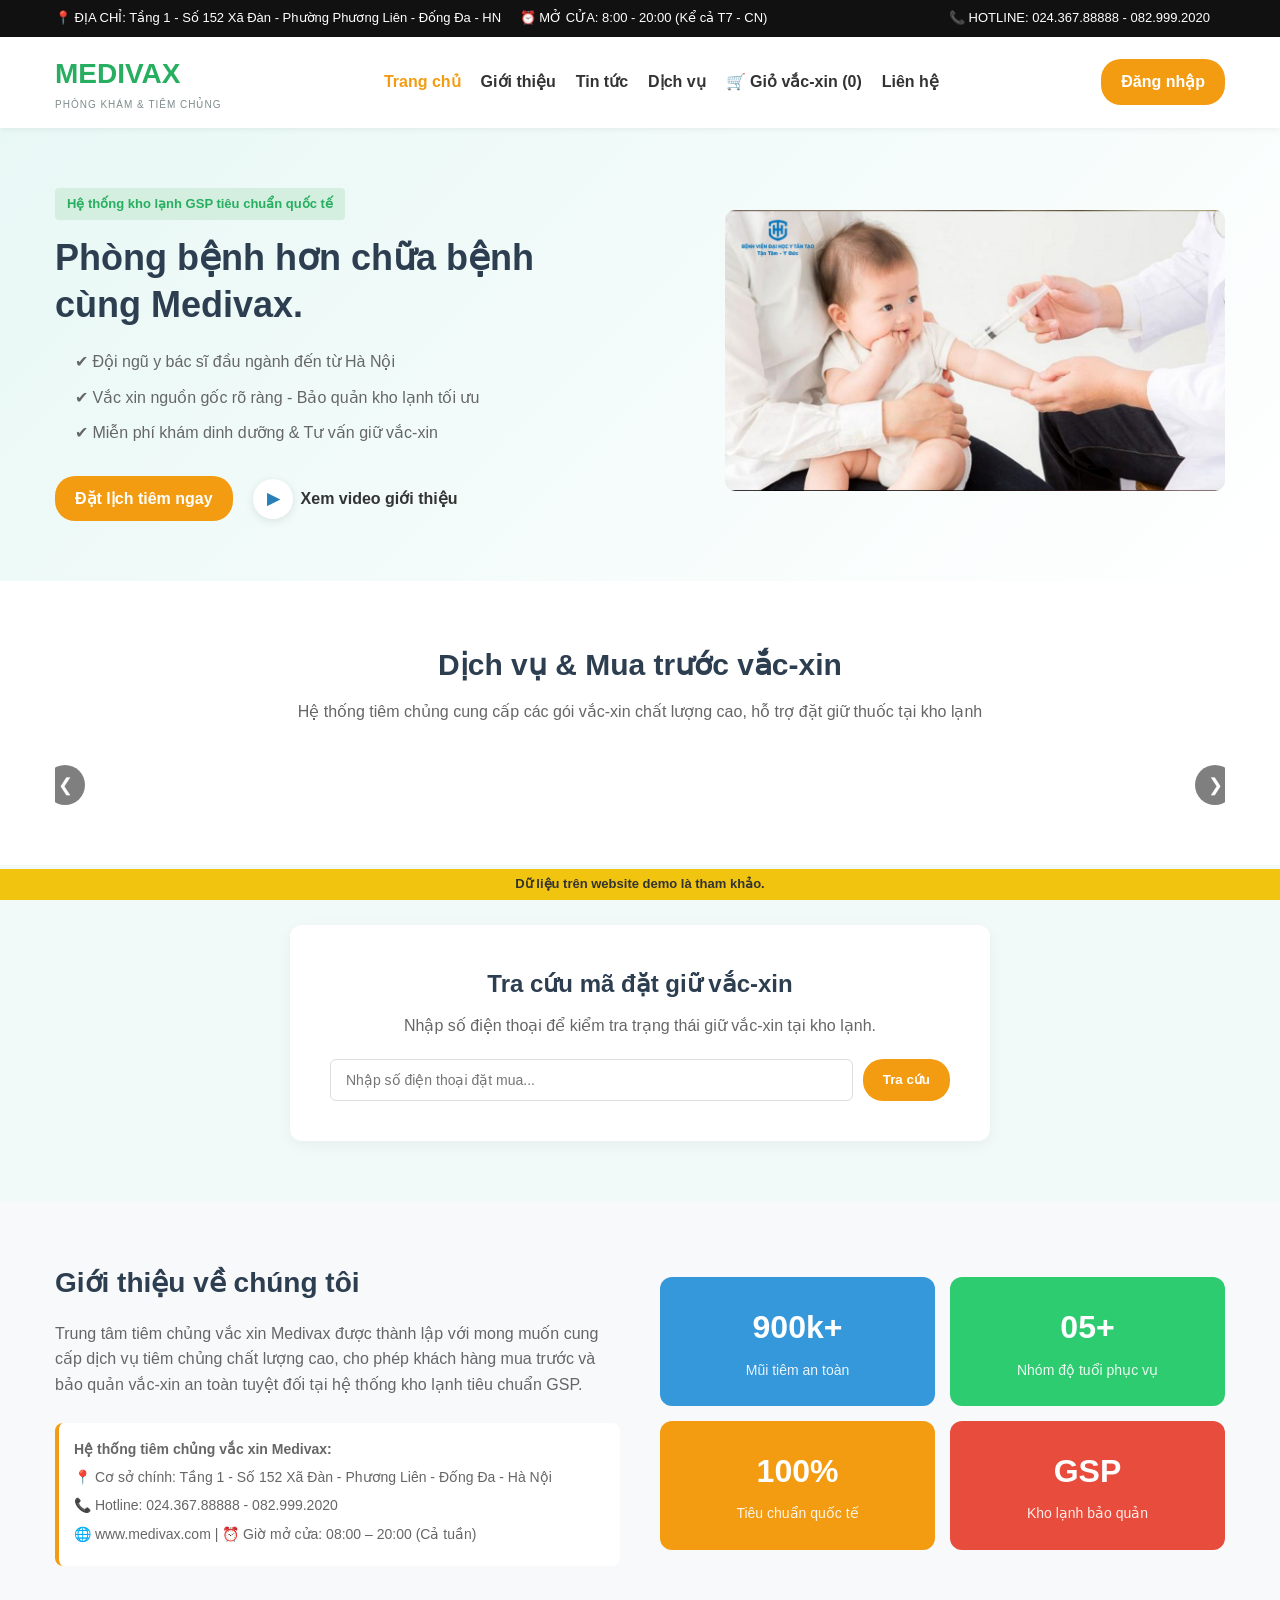
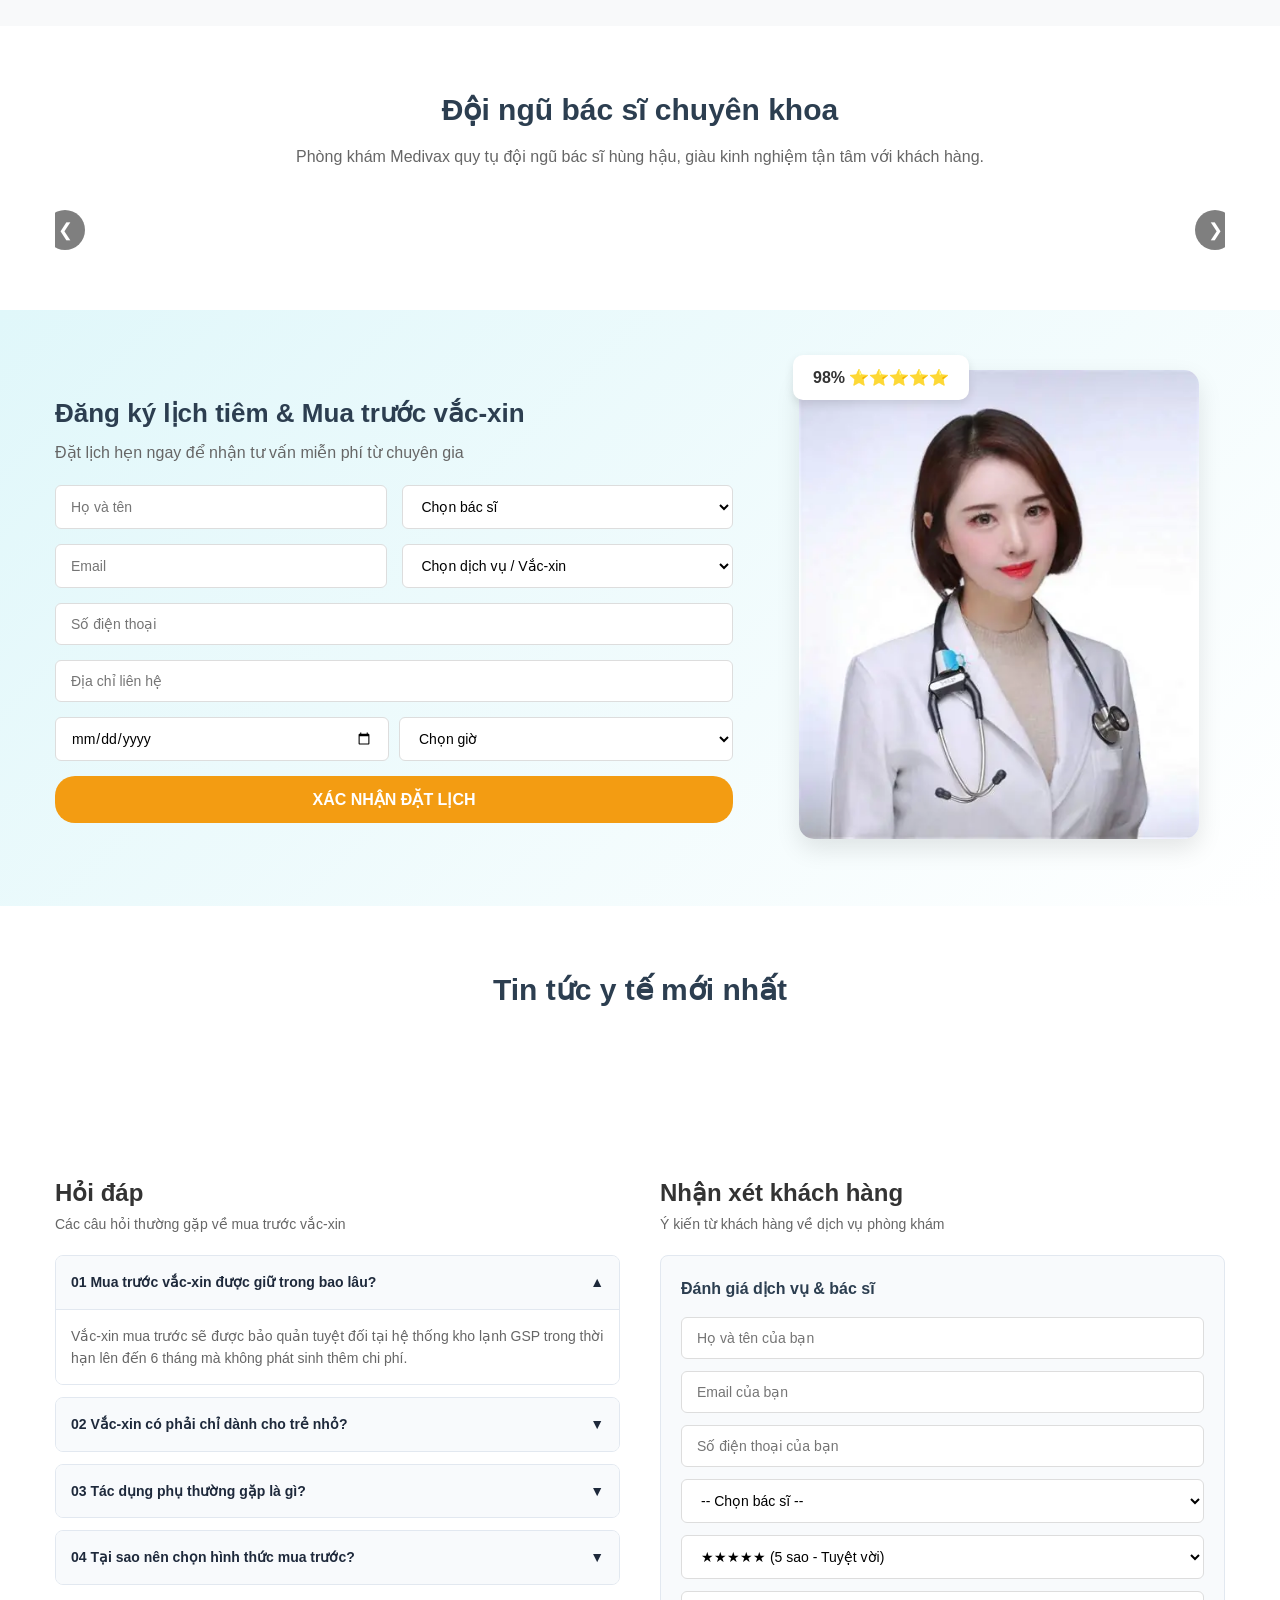
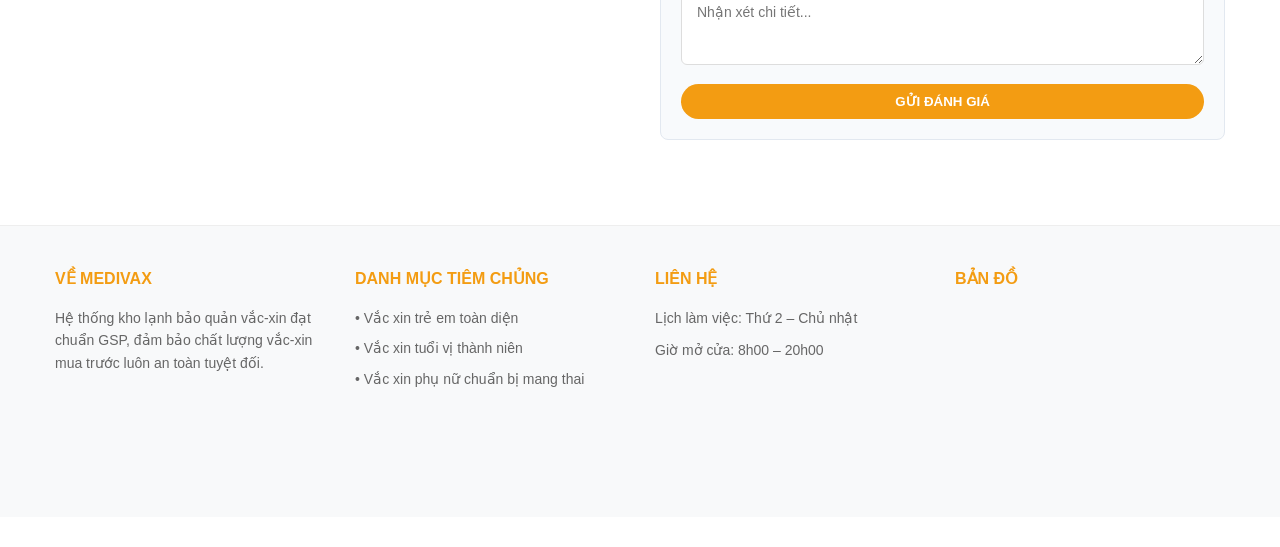
==== index.html @ 127a318f "Add files via upload" ====
<!DOCTYPE html>
<html lang="vi">
<head>
  <meta charset="UTF-8">
  <meta name="viewport" content="width=device-width, initial-scale=1.0">
  <title>Trang chủ - Phòng Khám & Tiêm Chủng Medivax</title>
  <link rel="stylesheet" href="CSS/index.css?v=6">
</head>
<body>

  <div class="top-bar">
    <div class="container">
      <div class="top-bar-info">
        <span>📍 ĐỊA CHỈ: Tầng 1 - Số 152 Xã Đàn - Phường Phương Liên - Đống Đa - HN</span>
        <span>⏰ MỞ CỬA: 8:00 - 20:00 (Kể cả T7 - CN)</span>
      </div>
      <div class="top-bar-contact">
        <span>📞 HOTLINE: 024.367.88888 - 082.999.2020</span>
      </div>
    </div>
  </div>

  <header class="main-header">
    <div class="container">
      <div class="logo">
        <h1>MEDIVAX</h1>
        <span>PHÒNG KHÁM & TIÊM CHỦNG</span>
      </div>
      <nav class="nav-menu">
        <ul>
          <li><a href="index.html" class="active">Trang chủ</a></li>
          <li><a href="gioithieu.html">Giới thiệu</a></li>
          <li><a href="tintuc.html">Tin tức</a></li>
          <li><a href="dich-vu.html">Dịch vụ</a></li>
          <li><a href="cart.html" class="cart-link">🛒 Giỏ vắc-xin (<span id="cart-count">0</span>)</a></li>
          <li><a href="lien-he.html">Liên hệ</a></li>
        </ul>
      </nav>
      <div class="nav-auth">
        <a href="login.html" id="btn-login-header" class="btn-primary">Đăng nhập</a>
        <span id="header-user-name" style="font-weight:bold; display:none;"></span>
        <button id="btn-logout-header" class="btn-logout" style="display:none; cursor:pointer;">Đăng xuất</button>
      </div>
    </div>
  </header>

  <section class="hero">
    <div class="container">
      <div class="hero-content">
        <span class="hero-badge">Hệ thống kho lạnh GSP tiêu chuẩn quốc tế</span>
        <h2>Phòng bệnh hơn chữa bệnh cùng Medivax.</h2>
        <ul>
          <li>✔ Đội ngũ y bác sĩ đầu ngành đến từ Hà Nội</li>
          <li>✔ Vắc xin nguồn gốc rõ ràng - Bảo quản kho lạnh tối ưu</li>
          <li>✔ Miễn phí khám dinh dưỡng & Tư vấn giữ vắc-xin</li>
        </ul>
        <div class="hero-buttons">
          <a href="#booking" class="btn-primary">Đặt lịch tiêm ngay</a>
          <a href="javascript:void(0);" id="btnOpenVideo" class="btn-play">
            <span class="play-icon">▶</span>
            Xem video giới thiệu
          </a>
        </div>
      </div>
      <div class="hero-image">
        <img src="IMAGE/anh1.png" alt="Medivax Vaccine">
      </div>
    </div>
  </section>

  <section class="services">
    <div class="container">
      <div class="section-title">
        <h2>Dịch vụ & Mua trước vắc-xin</h2>
        <p>Hệ thống tiêm chủng cung cấp các gói vắc-xin chất lượng cao, hỗ trợ đặt giữ thuốc tại kho lạnh</p>
      </div>
      
      <div class="services-slider-container">
        <button class="slider-btn slider-btn-prev" onclick="moveSlide(-1)">&#10094;</button>
        <div class="services-slider-wrapper" id="home-services-slider">
        </div>
        <button class="slider-btn slider-btn-next" onclick="moveSlide(1)">&#10095;</button>
      </div>
    </div>
  </section>

 
  <section class="lookup-section">
    <div class="container lookup-box">
      <h2>Tra cứu mã đặt giữ vắc-xin</h2>
      <p>Nhập số điện thoại để kiểm tra trạng thái giữ vắc-xin tại kho lạnh.</p>
      <div class="lookup-input-group">
        <input type="text" id="lookup-input" class="form-control" placeholder="Nhập số điện thoại đặt mua...">
        <button type="button" onclick="lookupVaccineOrder()" class="btn-primary">Tra cứu</button>
      </div>
      <div id="lookup-result"></div>
    </div>
  </section>

  
  <section class="about-section">
    <div class="container">
      <div class="about-grid">
        <div class="about-info">
          <h2>Giới thiệu về chúng tôi</h2>
          <p>Trung tâm tiêm chủng vắc xin Medivax được thành lập với mong muốn cung cấp dịch vụ tiêm chủng chất lượng cao, cho phép khách hàng mua trước và bảo quản vắc-xin an toàn tuyệt đối tại hệ thống kho lạnh tiêu chuẩn GSP.</p>
          <div class="branches-info">
            <p><strong>Hệ thống tiêm chủng vắc xin Medivax:</strong></p>
            <p>📍 Cơ sở chính: Tầng 1 - Số 152 Xã Đàn - Phương Liên - Đống Đa - Hà Nội</p>
            <p>📞 Hotline: 024.367.88888 - 082.999.2020</p>
            <p>🌐 www.medivax.com | ⏰ Giờ mở cửa: 08:00 – 20:00 (Cả tuần)</p>
          </div>
        </div>
        <div class="stats-grid">
          <div class="stat-box blue">
            <h3>900k+</h3>
            <p>Mũi tiêm an toàn</p>
          </div>
          <div class="stat-box green">
            <h3>05+</h3>
            <p>Nhóm độ tuổi phục vụ</p>
          </div>
          <div class="stat-box orange">
            <h3>100%</h3>
            <p>Tiêu chuẩn quốc tế</p>
          </div>
          <div class="stat-box red">
            <h3>GSP</h3>
            <p>Kho lạnh bảo quản</p>
          </div>
        </div>
      </div>
    </div>
  </section>

  <section class="doctors">
    <div class="container">
      <div class="section-title">
        <h2>Đội ngũ bác sĩ chuyên khoa</h2>
        <p>Phòng khám Medivax quy tụ đội ngũ bác sĩ hùng hậu, giàu kinh nghiệm tận tâm với khách hàng.</p>
      </div>
      
      <div class="doctors-slider-container" style="position: relative; display: flex; align-items: center; overflow: hidden; padding: 20px 0;">
        <button class="slider-btn slider-btn-prev" onclick="moveDoctorSlide(-1)">&#10094;</button>
        <div class="doctors-slider-wrapper" id="doctors-grid-container" style="display: flex; transition: transform 0.4s ease-in-out; width: 100%; gap: 20px; align-items: stretch;">
        </div>
        <button class="slider-btn slider-btn-next" onclick="moveDoctorSlide(1)">&#10095;</button>
      </div>
    </div>
  </section>

  <section class="booking-section" id="booking">
    <div class="container">
      <div class="booking-wrapper">
        <div class="booking-form">
          <h2>Đăng ký lịch tiêm & Mua trước vắc-xin</h2>
          <p>Đặt lịch hẹn ngay để nhận tư vấn miễn phí từ chuyên gia</p>
          <form class="form-grid" id="booking-form" style="display: grid; grid-template-columns: 1fr 1fr; gap: 15px;">
            <input type="text" id="book-name" class="form-control" placeholder="Họ và tên" required>
            <select id="book-doctor" class="form-control" required>
              <option value="">Chọn bác sĩ</option>
            </select>
            <input type="email" id="book-email" class="form-control" placeholder="Email" required>
            <select id="book-service" class="form-control" required>
              <option value="">Chọn dịch vụ / Vắc-xin</option>
            </select>
            <input type="tel" id="book-phone" class="form-control" placeholder="Số điện thoại" required style="grid-column: span 2;">
            <input type="text" id="book-address" class="form-control" placeholder="Địa chỉ liên hệ" required style="grid-column: span 2;">
            <div class="form-row-group" style="grid-column: span 2; display: flex; gap: 10px;">
              <input type="date" id="book-date" class="form-control" required style="flex: 1;">
              <select id="book-time" class="form-control" required style="flex: 1;">
                <option value="">Chọn giờ</option>
              </select>
            </div>
            <button type="submit" class="btn-primary" style="grid-column: span 2; width: 100%;">XÁC NHẬN ĐẶT LỊCH</button>
          </form>
        </div>
        <div class="booking-image">
          <div class="rating-badge">98% ⭐⭐⭐⭐⭐</div>
          <img src="IMAGE/tu van.webp" alt="Bác sĩ tư vấn">
        </div>
      </div>
    </div>
  </section>

  <section class="news">
    <div class="container">
      <div class="section-title">
        <h2>Tin tức y tế mới nhất</h2>
      </div>
      <div class="news-grid" id="news-grid-container"></div>
    </div>
  </section>

  <section class="faq-reviews">
    <div class="container">
      <div class="faq-reviews-grid">
        <div class="faq">
          <h2>Hỏi đáp</h2>
          <p class="section-desc">Các câu hỏi thường gặp về mua trước vắc-xin</p>
          
          <div class="faq-item active">
            <div class="faq-header">01 Mua trước vắc-xin được giữ trong bao lâu? <span>▲</span></div>
            <div class="faq-body" style="display: block;">
              Vắc-xin mua trước sẽ được bảo quản tuyệt đối tại hệ thống kho lạnh GSP trong thời hạn lên đến 6 tháng mà không phát sinh thêm chi phí.
            </div>
          </div>

          <div class="faq-item">
            <div class="faq-header">02 Vắc-xin có phải chỉ dành cho trẻ nhỏ? <span>▼</span></div>
            <div class="faq-body" style="display: none;">
              Không, trung tâm có đầy đủ các gói vắc-xin cho cả người lớn, phụ nữ chuẩn bị mang thai và vị thành niên.
            </div>
          </div>

          <div class="faq-item">
            <div class="faq-header">03 Tác dụng phụ thường gặp là gì? <span>▼</span></div>
            <div class="faq-body" style="display: none;">
              Tác dụng phụ thường gặp là đau nhẹ tại chỗ tiêm, sốt nhẹ thoáng qua và sẽ tự khỏi sau 1-2 ngày.
            </div>
          </div>

          <div class="faq-item">
            <div class="faq-header">04 Tại sao nên chọn hình thức mua trước? <span>▼</span></div>
            <div class="faq-body" style="display: none;">
              Mua trước giúp bạn khóa giá niêm yết, tránh tình trạng khan hiếm thuốc và đảm bảo lịch tiêm đúng hạn.
            </div>
          </div>
        </div>

        <div class="reviews">
          <h2>Nhận xét khách hàng</h2>
          <p class="section-desc">Ý kiến từ khách hàng về dịch vụ phòng khám</p>
          
          <div class="review-form-box">
            <h3>Đánh giá dịch vụ & bác sĩ</h3>
            <form id="submit-review-form">
              <input type="text" id="review-name" class="form-control" placeholder="Họ và tên của bạn" required>
              <input type="email" id="review-email" class="form-control" placeholder="Email của bạn" required>
              <input type="tel" id="review-phone" class="form-control" placeholder="Số điện thoại của bạn" required>
              <select id="review-doctor-id" class="form-control" required>
                <option value="">-- Chọn bác sĩ --</option>
              </select>
              <select id="review-stars" class="form-control" required>
                <option value="5">★★★★★ (5 sao - Tuyệt vời)</option>
                <option value="4">★★★★☆ (4 sao - Hài lòng)</option>
                <option value="3">★★★☆☆ (3 sao - Tạm ổn)</option>
              </select>
              <textarea id="review-content" class="form-control" placeholder="Nhận xét chi tiết..." rows="3" required></textarea>
              <button type="submit" class="btn-primary" style="width:100%;">GỬI ĐÁNH GIÁ</button>
            </form>
          </div>

          <div id="home-reviews-container"></div>
        </div>
      </div>
    </div>
  </section>

  <footer>
    <div class="container">
      <div class="footer-grid">
        <div class="footer-col">
          <h4>VỀ MEDIVAX</h4>
          <p>Hệ thống kho lạnh bảo quản vắc-xin đạt chuẩn GSP, đảm bảo chất lượng vắc-xin mua trước luôn an toàn tuyệt đối.</p>
        </div>
        <div class="footer-col">
          <h4>DANH MỤC TIÊM CHỦNG</h4>
          <ul>
            <li>• Vắc xin trẻ em toàn diện</li>
            <li>• Vắc xin tuổi vị thành niên</li>
            <li>• Vắc xin phụ nữ chuẩn bị mang thai</li>
          </ul>
        </div>
        <div class="footer-col">
          <h4>LIÊN HỆ</h4>
          <p>Lịch làm việc: Thứ 2 – Chủ nhật</p>
          <p>Giờ mở cửa: 8h00 – 20h00</p>
        </div>
        <div class="footer-col">
          <h4>BẢN ĐỒ</h4>
          <div class="map-wrapper">
            <iframe 
              src="https://www.google.com/maps/embed?pb=!1m18!1m12!1m3!1d3724.321!2d105.836!3d21.011!2m3!1f0!2f0!3f0!3m2!1i1024!2i768!4f13.1!3m3!1m2!1s0x0%3A0x0!2zWsOh DcGFuLCIMSQ4buRbmcgxJBhLCBIw6AgTuG7mWk!5e0!3m2!1svi!2s!4v1700000000000!5m2!1svi!2s" 
              width="100%" height="100%" style="border:0;" allowfullscreen="" loading="lazy">
            </iframe>
          </div>
        </div>
      </div>
    </div>
  </footer>

  <div class="bottom-notice">
    Dữ liệu trên website demo là tham khảo.
  </div>

  <div id="videoModal" style="display:none; position:fixed; z-index:9999; left:0; top:0; width:100%; height:100%; background-color:rgba(0,0,0,0.8); align-items:center; justify-content:center;">
    <div style="position:relative; width:90%; max-width:750px;">
      <span id="closeVideoModal" style="position:absolute; top:-40px; right:0; color:#fff; font-size:35px; font-weight:bold; cursor:pointer;">&times;</span>
      <div style="position:relative; padding-bottom:56.25%; height:0; overflow:hidden; background:#000; border-radius:8px;">
        <iframe id="youtubeIframe" style="position:absolute; top:0; left:0; width:100%; height:100%; border:0;" src="" allow="autoplay; encrypted-media" allowfullscreen></iframe>
      </div>
    </div>
  </div>

  <script>
    let currentSlideIndex = 0;
    let currentDoctorSlideIndex = 0;

    document.addEventListener("DOMContentLoaded", async () => {
      updateCartCount();
      checkUserLoginStatus();
      autoFillUserData();

      const btnOpenVideo = document.getElementById('btnOpenVideo');
      const videoModal = document.getElementById('videoModal');
      const closeVideoModal = document.getElementById('closeVideoModal');
      const youtubeIframe = document.getElementById('youtubeIframe');

      if (btnOpenVideo && videoModal) {
        btnOpenVideo.addEventListener('click', (e) => {
          e.preventDefault();
          youtubeIframe.src = "https://www.youtube.com/embed/hmRbYLBqjyw?autoplay=1";
          videoModal.style.display = "flex";
        });
      }

      if (closeVideoModal && videoModal) {
        closeVideoModal.addEventListener('click', () => {
          videoModal.style.display = "none";
          youtubeIframe.src = "";
        });

        window.addEventListener('click', (e) => {
          if (e.target === videoModal) {
            videoModal.style.display = "none";
            youtubeIframe.src = "";
          }
        });
      }

      
      const sliderWrapper = document.getElementById('home-services-slider');
      if (sliderWrapper) {
        let services = [];
        try {
          const response = await fetch('api.php?action=get_all_services');
          if (response.ok) {
            services = await response.json();
          }
        } catch (error) {
          console.error("Không thể kết nối API dịch vụ:", error);
        }

        if (Array.isArray(services) && services.length > 0) {
          sliderWrapper.innerHTML = services.map(s => {
            const newPrice = Number(s.gia || 0);
            const oldPrice = Number(s.gia_cu || 0);
            const formattedNewPrice = newPrice.toLocaleString('vi-VN') + ' đ';
            const displayOldPrice = (oldPrice > newPrice) ? `<span class="price-old">${oldPrice.toLocaleString('vi-VN')} đ</span>` : '';
            const safeName = (s.ten_dich_vu || '').replace(/'/g, "\\'").replace(/"/g, '&quot;');

            return `
              <div class="service-slide-item" onclick="viewServiceDetail(${s.id || 0})">
                <img src="${s.hinh_anh || 'IMAGE/anh2.jpg'}" alt="${safeName}">
                <div class="service-slide-content">
                  <h3>${s.ten_dich_vu}</h3>
                  <div class="service-age"><strong>Đối tượng:</strong> ${s.do_tuoi || 'Mọi độ tuổi'}</div>
                  <div class="price-box">
                    <span class="price-new">${formattedNewPrice}</span>
                    ${displayOldPrice}
                  </div>
                  <p class="service-desc">${s.mo_ta || ''}</p>
                  <div class="card-action-buttons">
                    <a href="javascript:void(0);" onclick="event.stopPropagation(); viewServiceDetail(${s.id || 0});" class="btn-detail">Xem chi tiết</a>
                    <a href="javascript:void(0);" onclick="event.stopPropagation(); addToVaccineCart(${s.id}, '${safeName}', ${newPrice})" class="btn-buy">Mua giữ thuốc</a>
                  </div>
                </div>
              </div>
            `;
          }).join('');
        }
      }

      const doctorsContainer = document.getElementById('doctors-grid-container');
      const bookingDoctorSelect = document.getElementById('book-doctor');
      const reviewDoctorSelect = document.getElementById('review-doctor-id');
      let doctorsMap = {}; 

      try {
        const res = await fetch('api.php?action=get_all_doctors');
        if (res.ok) {
          const doctors = await res.json();
          if (Array.isArray(doctors) && doctors.length > 0) {
            doctors.forEach(doc => {
              doctorsMap[doc.id] = `${doc.name} (${doc.specialty || 'Bác sĩ'})`;
            });

            if (doctorsContainer) {
              doctorsContainer.innerHTML = doctors.map(doc => `
                <div class="doctor-card" style="min-width: calc(33.333% - 14px); flex: 0 0 calc(33.333% - 14px); box-sizing: border-box;">
                  <img src="${doc.image || 'IMAGE/anh1.png'}" alt="${doc.name}" style="cursor: pointer;" onclick="window.location.href='doctor-detail.html?id=${doc.id}'">
                  <h3 style="cursor: pointer;" onclick="window.location.href='doctor-detail.html?id=${doc.id}'">${doc.name}</h3>
                  <p>${doc.specialty || 'Bác sĩ chuyên khoa'}</p>
                  <a href="#booking" class="btn-primary">Đặt lịch khám</a>
                </div>
              `).join('');
            }

            if (bookingDoctorSelect) {
              bookingDoctorSelect.innerHTML = '<option value="">Chọn bác sĩ</option>' + 
                doctors.map(doc => `<option value="${doc.id}">${doc.name} (${doc.specialty || 'Bác sĩ'})</option>`).join('');
            }

            if (reviewDoctorSelect) {
              reviewDoctorSelect.innerHTML = '<option value="">-- Chọn bác sĩ --</option>' + 
                doctors.map(doc => `<option value="${doc.id}">${doc.name} (${doc.specialty || 'Bác sĩ'})</option>`).join('');
            }
          }
        }
      } catch (e) {
        console.error("Lỗi tải danh sách bác sĩ:", e);
      }

      const bookingServiceSelect = document.getElementById('book-service');
      if (bookingServiceSelect) {
        try {
          const res = await fetch('api.php?action=get_all_services');
          if (res.ok) {
            const servs = await res.json();
            if (Array.isArray(servs) && servs.length > 0) {
              bookingServiceSelect.innerHTML = '<option value="">Chọn dịch vụ / Vắc-xin</option>' + 
                servs.map(s => `<option value="${s.id}" data-name="${s.ten_dich_vu}">${s.ten_dich_vu} (${Number(s.gia || 0).toLocaleString('vi-VN')} đ)</option>`).join('');
            }
          }
        } catch (e) {
          console.error("Lỗi tải dịch vụ cho form đặt lịch:", e);
        }
      }

      const bookingTimeSelect = document.getElementById('book-time');
      if (bookingTimeSelect) {
        const times = ["08:00 - 09:00", "09:00 - 10:00", "10:00 - 11:00", "14:00 - 15:00", "15:00 - 16:00", "16:00 - 17:00"];
        bookingTimeSelect.innerHTML = '<option value="">Chọn giờ</option>' + times.map(t => `<option value="${t}">${t}</option>`).join('');
      }

      const faqItems = document.querySelectorAll('.faq-item');
      faqItems.forEach(item => {
        const header = item.querySelector('.faq-header');
        const body = item.querySelector('.faq-body');
        if (header && body) {
          header.addEventListener('click', () => {
            const isOpen = item.classList.contains('active');
            faqItems.forEach(other => {
              other.classList.remove('active');
              const otherBody = other.querySelector('.faq-body');
              const otherSpan = other.querySelector('.faq-header span');
              if (otherBody) otherBody.style.display = 'none';
              if (otherSpan) otherSpan.textContent = '▼';
            });
            if (!isOpen) {
              item.classList.add('active');
              body.style.display = 'block';
              const span = header.querySelector('span');
              if (span) span.textContent = '▲';
            }
          });
        }
      });

      const reviewsContainer = document.getElementById('home-reviews-container');
      if (reviewsContainer) {
        try {
          const res = await fetch('api.php?action=get_reviews&loai=bac_si');
          if (res.ok) {
            const reviews = await res.json();
            if (Array.isArray(reviews) && reviews.length > 0) {
              reviewsContainer.innerHTML = reviews.map(r => {
                const doctorInfo = r.target_id && doctorsMap[r.target_id] 
                  ? `<div style="font-size: 13px; color: #0284c7; font-weight: 600; margin-bottom: 4px;">🏥 Đánh giá Bác sĩ: ${doctorsMap[r.target_id]}</div>` 
                  : (r.target_id ? `<div style="font-size: 13px; color: #0284c7; font-weight: 600; margin-bottom: 4px;">🏥 Đánh giá Bác sĩ (ID: ${r.target_id})</div>` : '');

                return `
                  <div class="review-card" style="border: 1px solid #e2e8f0; padding: 15px; margin-bottom: 15px; border-radius: 8px; background: #fff;">
                    ${doctorInfo}
                    <div class="stars" style="color: #f59e0b;">${'★'.repeat(parseInt(r.so_sao) || 5)}</div>
                    <p style="margin: 8px 0; font-style: italic;">"${r.noi_dung}"</p>
                    <div class="author" style="font-size: 14px; color: #475569;"><strong>${r.ho_ten}</strong> / <span>Khách hàng</span></div>
                  </div>
                `;
              }).join('');
            } else {
              reviewsContainer.innerHTML = '<p style="color:#64748b; text-align:center;">Chưa có nhận xét nào.</p>';
            }
          }
        } catch (e) {
          console.error("Lỗi khi tải nhận xét:", e);
        }
      }

      const bookingForm = document.getElementById('booking-form');
      if (bookingForm) {
        bookingForm.addEventListener('submit', async (e) => {
          e.preventDefault();
          
          let currentCustomerId = null;
          const loggedUser = localStorage.getItem('medivax_user') || sessionStorage.getItem('medivax_user');
          if (loggedUser) {
            try {
              const userData = JSON.parse(loggedUser);
              currentCustomerId = userData.id || userData.customer_id || null;
            } catch (err) {
              console.error("Lỗi đọc thông tin user đăng nhập", err);
            }
          }

          const serviceSelectElement = document.getElementById('book-service');
          let selectedServiceName = "";
          if (serviceSelectElement && serviceSelectElement.selectedIndex > 0) {
            const selectedOption = serviceSelectElement.options[serviceSelectElement.selectedIndex];
            selectedServiceName = selectedOption.getAttribute('data-name') || selectedOption.text;
          }

          const bookingData = {
            customer_id: currentCustomerId,
            fullName: document.getElementById('book-name').value.trim(),
            doctor_id: document.getElementById('book-doctor').value,
            email: document.getElementById('book-email').value.trim(),
            service_id: document.getElementById('book-service').value,
            chi_tiet_don_hang: selectedServiceName,
            phone: document.getElementById('book-phone').value.trim(),
            dia_chi: document.getElementById('book-address').value.trim(),
            booking_date: document.getElementById('book-date').value,
            booking_time: document.getElementById('book-time').value
          };

          try {
            const response = await fetch('api.php?action=create_appointment', {
              method: 'POST',
              headers: { 'Content-Type': 'application/json' },
              body: JSON.stringify(bookingData)
            });

            if (response.ok) {
              const result = await response.json();
              if (result.success) {
                alert(result.message || 'Đặt lịch hẹn / Giữ vắc-xin thành công!');
                bookingForm.reset();
                autoFillUserData();
              } else {
                alert(result.message || 'Đặt lịch thất bại.');
              }
            } else {
              alert('Đặt lịch thất bại, vui lòng thử lại sau.');
            }
          } catch (error) {
            console.error('Lỗi khi đặt lịch:', error);
            alert('Không thể kết nối tới máy chủ.');
          }
        });
      }

      const reviewForm = document.getElementById('submit-review-form');
      if (reviewForm) {
        reviewForm.addEventListener('submit', async (e) => {
          e.preventDefault();
          const reviewData = {
            loai: 'bac_si',
            target_id: document.getElementById('review-doctor-id').value,
            ho_ten: document.getElementById('review-name').value.trim(),
            email: document.getElementById('review-email').value.trim(),
            lien_he: document.getElementById('review-phone').value.trim(),
            so_sao: document.getElementById('review-stars').value,
            noi_dung: document.getElementById('review-content').value.trim()
          };

          try {
            const response = await fetch('api.php?action=add_review', {
              method: 'POST',
              headers: { 'Content-Type': 'application/json' },
              body: JSON.stringify(reviewData)
            });

            if (response.ok) {
              const result = await response.json();
              if(result.success) {
                alert('Cảm ơn bạn đã gửi đánh giá!');
                reviewForm.reset();
                location.reload(); 
              } else {
                alert(result.message || 'Gửi đánh giá thất bại.');
              }
            } else {
              alert('Gửi đánh giá thất bại.');
            }
          } catch (error) {
            console.error('Lỗi khi gửi đánh giá:', error);
          }
        });
      }

      const newsContainer = document.getElementById('news-grid-container');
      if (newsContainer) {
        try {
          const res = await fetch('api.php?action=get_all_news');
          if (res.ok) {
            const newsList = await res.json();
            if (Array.isArray(newsList) && newsList.length > 0) {
              const mainNews = newsList[0];
              const subNewsItems = newsList.slice(1, 5).map(item => `
                <div class="news-list-item">
                  <img src="${item.hinh_anh || 'IMAGE/Yoga.jpg'}" alt="${item.tieu_de}">
                  <div>
                    <h4>${item.tieu_de}</h4>
                    <a href="news-detail.html?id=${item.id}">Xem chi tiết &rarr;</a>
                  </div>
                </div>
              `).join('');

              newsContainer.innerHTML = `
                <div class="news-main">
                  <img src="${mainNews.hinh_anh || 'IMAGE/Yoga.jpg'}" alt="${mainNews.tieu_de}">
                  <div class="news-date">${mainNews.ngay_dang || 'Cập nhật gần đây'}</div>
                  <h3>${mainNews.tieu_de}</h3>
                  <p>${mainNews.tom_tat || mainNews.noi_dung || ''}</p>
                  <a href="news-detail.html?id=${mainNews.id}" class="btn-primary" style="margin-top: 10px; display:inline-block;">Xem chi tiết</a>
                </div>
                <div class="news-list">
                  ${subNewsItems}
                </div>
              `;
            }
          }
        } catch (e) {
          console.error("Lỗi khi tải tin tức:", e);
        }
      }
    });

    window.addEventListener('resize', () => {
      currentSlideIndex = 0;
      const sliderWrapper = document.getElementById('home-services-slider');
      if (sliderWrapper) sliderWrapper.style.transform = `translateX(0%)`;

      currentDoctorSlideIndex = 0;
      const doctorWrapper = document.getElementById('doctors-grid-container');
      if (doctorWrapper) doctorWrapper.style.transform = `translateX(0%)`;
    });

    function checkUserLoginStatus() {
      const loggedUser = localStorage.getItem('medivax_user') || sessionStorage.getItem('medivax_user');
      const btnLogin = document.getElementById('btn-login-header');
      const userNameSpan = document.getElementById('header-user-name');
      const btnLogout = document.getElementById('btn-logout-header');

      if (loggedUser) {
        try {
          const userData = JSON.parse(loggedUser);
          if (btnLogin) btnLogin.style.display = 'none';
          if (userNameSpan) {
            userNameSpan.textContent = `Xin chào, ${userData.ho_ten || userData.name || 'Khách hàng'}`;
            userNameSpan.style.display = 'inline-block';
          }
          if (btnLogout) {
            btnLogout.style.display = 'inline-block';
            btnLogout.onclick = () => {
              localStorage.removeItem('medivax_user');
              sessionStorage.removeItem('medivax_user');
              location.reload();
            };
          }
        } catch (e) {
          console.error("Lỗi phân tích dữ liệu người dùng:", e);
        }
      }
    }

    function autoFillUserData() {
      const loggedUser = localStorage.getItem('medivax_user') || sessionStorage.getItem('medivax_user');
      if (loggedUser) {
        try {
          const userData = JSON.parse(loggedUser);
          const nameInput = document.getElementById('book-name');
          const emailInput = document.getElementById('book-email');
          const phoneInput = document.getElementById('book-phone');
          const addressInput = document.getElementById('book-address');

          if (nameInput && !nameInput.value) nameInput.value = userData.ho_ten || userData.name || '';
          if (emailInput && !emailInput.value) emailInput.value = userData.email || '';
          if (phoneInput && !phoneInput.value) phoneInput.value = userData.so_dien_thoai || userData.phone || '';
          if (addressInput && !addressInput.value) addressInput.value = userData.dia_chi || '';
        } catch (e) {
          console.error("Lỗi auto-fill dữ liệu user:", e);
        }
      }
    }

    function viewServiceDetail(id) {
      window.location.href = `service-detail.html?id=${id}`;
    }

    function updateCartCount() {
      let cart = JSON.parse(localStorage.getItem('medivax_cart')) || [];
      let totalCount = cart.reduce((sum, item) => sum + parseInt(item.quantity || 0), 0);
      const countSpan = document.getElementById('cart-count');
      if (countSpan) countSpan.textContent = totalCount;
    }

    function addToVaccineCart(id, name, price) {
      let cart = JSON.parse(localStorage.getItem('medivax_cart')) || [];
      const existing = cart.find(item => item.id === id);
      if (existing) {
        existing.quantity += 1;
      } else {
        cart.push({ id: id, name: name, price: parseFloat(price) || 0, quantity: 1 });
      }
      localStorage.setItem('medivax_cart', JSON.stringify(cart));
      updateCartCount();
      alert('Đã thêm vắc-xin vào giỏ thành công!');
    }

    async function lookupVaccineOrder() {
      const phone = document.getElementById('lookup-input').value.trim();
      const resultDiv = document.getElementById('lookup-result');

      if (!phone) {
        alert('Vui lòng nhập số điện thoại để tra cứu!');
        return;
      }

      resultDiv.innerHTML = `<p style="margin-top: 10px; color: #555;">Đang tra cứu dữ liệu từ kho lạnh...</p>`;

      try {
        const response = await fetch(`api.php?action=lookup_vaccine&phone=${encodeURIComponent(phone)}`);
        if (response.ok) {
          const data = await response.json();
          if (data.success && Array.isArray(data.orders) && data.orders.length > 0) {
            let html = `<div class="lookup-success-box" style="margin-top: 15px; padding: 15px; background: #e0f7fa; border-radius: 6px; color: #006064;">
              <strong>Kết quả tra cứu cho SĐT: ${phone}</strong><br><br>`;
            
            data.orders.forEach((order) => {
              html += `
                <div style="border-bottom: 1px solid #b2ebf2; padding-bottom: 8px; margin-bottom: 8px;">
                  • <b>Mã phiếu/Đơn #${order.id}</b><br>
                  - Dịch vụ/Vắc-xin: <b>${order.chi_tiet_don_hang}</b><br>
                  - Trạng thái: <span style="color: #d32f2f; font-weight: bold;">${order.trang_thai}</span><br>
                  - Ngày đặt: ${order.ngay_dat || 'Chưa cập nhật'} | Giờ hẹn: ${order.thoi_han || 'Chưa rõ'}
                </div>
              `;
            });
            html += `</div>`;
            resultDiv.innerHTML = html;
          } else {
            resultDiv.innerHTML = `<div class="lookup-success-box" style="margin-top: 15px; padding: 12px; background: #ffebee; border-radius: 6px; color: #c62828;">
              Không tìm thấy phiếu đặt giữ vắc-xin nào tương ứng với số điện thoại: <b>${phone}</b>.
            </div>`;
          }
        } else {
          resultDiv.innerHTML = `<div style="margin-top: 15px; color: red;">Không thể kết nối đến máy chủ cơ sở dữ liệu.</div>`;
        }
      } catch (error) {
        console.error('Lỗi khi tra cứu:', error);
        resultDiv.innerHTML = `<div style="margin-top: 15px; color: red;">Đã xảy ra lỗi trong quá trình tra cứu.</div>`;
      }
    }

    function moveSlide(direction) {
      const sliderWrapper = document.getElementById('home-services-slider');
      if (!sliderWrapper) return;
      const items = sliderWrapper.querySelectorAll('.service-slide-item');
      if (items.length === 0) return;

      let visibleCount = 3;
      if (window.innerWidth <= 600) visibleCount = 1;
      else if (window.innerWidth <= 900) visibleCount = 2;

      const maxIndex = Math.max(0, items.length - visibleCount);
      currentSlideIndex += direction;
      if (currentSlideIndex < 0) currentSlideIndex = maxIndex;
      else if (currentSlideIndex > maxIndex) currentSlideIndex = 0;

      const movePercentage = currentSlideIndex * (100 / visibleCount);
      sliderWrapper.style.transform = `translateX(-${movePercentage}%)`;
    }

    function moveDoctorSlide(direction) {
      const sliderWrapper = document.getElementById('doctors-grid-container');
      if (!sliderWrapper) return;
      const items = sliderWrapper.querySelectorAll('.doctor-card');
      if (items.length === 0) return;

      let visibleCount = 3;
      if (window.innerWidth <= 600) visibleCount = 1;
      else if (window.innerWidth <= 900) visibleCount = 2;

      const maxIndex = Math.max(0, items.length - visibleCount);
      currentDoctorSlideIndex += direction;
      if (currentDoctorSlideIndex < 0) currentDoctorSlideIndex = maxIndex;
      else if (currentDoctorSlideIndex > maxIndex) currentDoctorSlideIndex = 0;

      const movePercentage = currentDoctorSlideIndex * (100 / visibleCount);
      sliderWrapper.style.transform = `translateX(-${movePercentage}%)`;
    }
  </script>
</body>
</html>
---- CSS/index.css ----
:root {
  --primary-color: #f39c12;
  --primary-hover: #e67e22;
  --secondary-color: #2980b9;
  --dark-color: #111;
  --light-bg: #f8f9fa;
  --text-color: #333;
  --text-muted: #666;
}

* {
  box-sizing: border-box;
  margin: 0;
  padding: 0;
  font-family: 'Segoe UI', Tahoma, Geneva, Verdana, sans-serif;
}

body {
  color: var(--text-color);
  line-height: 1.6;
  background-color: #fff;
  padding-bottom: 30px;
}

a {
  text-decoration: none;
  color: inherit;
}

ul {
  list-style: none;
}

.container {
  width: 100%;
  max-width: 1200px;
  margin: 0 auto;
  padding: 0 15px;
}


.top-bar {
  background-color: var(--dark-color);
  color: #fff;
  font-size: 13px;
  padding: 8px 0;
}

.top-bar .container {
  display: flex;
  justify-content: space-between;
  align-items: center;
  flex-wrap: wrap;
  gap: 10px;
}

.top-bar span {
  margin-right: 15px;
}


.main-header {
  background: #fff;
  box-shadow: 0 2px 5px rgba(0,0,0,0.05);
  position: sticky;
  top: 0;
  z-index: 1000;
}

.main-header .container {
  display: flex;
  justify-content: space-between;
  align-items: center;
  padding: 15px;
  flex-wrap: wrap;
  gap: 15px;
}

.logo h1 {
  color: #27ae60;
  font-size: 28px;
  font-weight: bold;
}

.logo span {
  display: block;
  font-size: 10px;
  color: #7f8c8d;
  letter-spacing: 1px;
}

.nav-menu ul {
  display: flex;
  gap: 20px;
  align-items: center;
  flex-wrap: wrap;
}

.nav-menu a {
  font-weight: 600;
  color: #333;
  transition: color 0.3s;
}

.nav-menu a:hover,
.nav-menu a.active {
  color: var(--primary-color);
}

.nav-auth {
  display: flex;
  align-items: center;
  gap: 10px;
}

.btn-primary {
  background-color: var(--primary-color);
  color: #fff;
  padding: 10px 20px;
  border-radius: 20px;
  font-weight: bold;
  border: none;
  cursor: pointer;
  transition: background 0.3s;
  display: inline-block;
  text-align: center;
}

.btn-primary:hover {
  background-color: var(--primary-hover);
}

.btn-logout {
  background-color: #e74c3c;
  color: white;
  border: none;
  padding: 8px 15px;
  border-radius: 15px;
  font-weight: bold;
  transition: background 0.3s;
}

.btn-logout:hover {
  background-color: #c0392b;
}


.hero {
  background: linear-gradient(135deg, #e8f8f5 0%, #ffffff 100%);
  padding: 60px 0;
}

.hero .container {
  display: flex;
  align-items: center;
  justify-content: space-between;
  gap: 30px;
}

.hero-content {
  flex: 1;
  max-width: 600px;
}

.hero-badge {
  display: inline-block;
  background: #d4efdf;
  color: #27ae60;
  padding: 6px 12px;
  border-radius: 4px;
  font-size: 13px;
  font-weight: bold;
  margin-bottom: 15px;
}

.hero-content h2 {
  font-size: 36px;
  color: #2c3e50;
  margin-bottom: 20px;
  line-height: 1.3;
}

.hero-content ul {
  margin-bottom: 30px;
}

.hero-content ul li {
  margin-bottom: 10px;
  color: var(--text-muted);
  position: relative;
  padding-left: 20px;
}

.hero-buttons {
  display: flex;
  align-items: center;
  gap: 20px;
  flex-wrap: wrap;
}

.btn-play {
  display: flex;
  align-items: center;
  gap: 8px;
  font-weight: 600;
  color: #333;
}

.play-icon {
  width: 40px;
  height: 40px;
  border-radius: 50%;
  background: #fff;
  box-shadow: 0 2px 10px rgba(0,0,0,0.1);
  display: flex;
  align-items: center;
  justify-content: center;
  color: var(--secondary-color);
}

.hero-image {
  flex: 1;
  text-align: right;
}

.hero-image img {
  width: 100%;
  max-width: 500px;
  height: auto;
  border-radius: 10px;
}

section {
  padding: 60px 0;
}

.section-title {
  text-align: center;
  margin-bottom: 40px;
}

.section-title h2 {
  font-size: 30px;
  color: #2c3e50;
  margin-bottom: 10px;
}

.section-title p {
  color: var(--text-muted);
}


.services-slider-container {
  position: relative;
  display: flex;
  align-items: center;
  overflow: hidden;
  padding: 20px 0;
}

.services-slider-wrapper {
  display: flex;
  transition: transform 0.4s ease-in-out;
  width: 100%;
  gap: 20px;
  align-items: stretch;
}

.service-slide-item {
  flex: 0 0 calc(33.333% - 13.33px);
  background: #fff;
  border-radius: 12px;
  overflow: hidden;
  box-shadow: 0 4px 15px rgba(0,0,0,0.08);
  border: 1px solid #e2e8f0;
  display: flex;
  flex-direction: column;
  cursor: pointer;
  transition: transform 0.3s;
}

.service-slide-item:hover {
  transform: translateY(-5px);
}

.service-slide-item img {
  width: 100%;
  height: 180px;
  object-fit: cover;
}

.service-slide-content {
  padding: 20px;
  display: flex;
  flex-direction: column;
  flex: 1;
}

.service-slide-content h3 {
  font-size: 17px;
  height: 44px;
  color: #1e293b;
  margin-bottom: 8px;
  line-height: 1.3;
  overflow: hidden;
  display: -webkit-box;
  -webkit-line-clamp: 2;
  -webkit-box-orient: vertical;
  text-overflow: ellipsis;
}

.service-age {
  font-size: 13px;
  color: #64748b;
  margin-bottom: 8px;
}

.price-box {
  margin-bottom: 10px;
}

.price-new {
  font-size: 16px;
  font-weight: bold;
  color: #e74c3c;
  margin-right: 8px;
}

.price-old {
  font-size: 13px;
  text-decoration: line-through;
  color: #94a3b8;
}

.service-slide-content .service-desc {
  font-size: 14px;
  color: #64748b;
  margin-bottom: 15px;
  display: -webkit-box;
  -webkit-line-clamp: 3;
  -webkit-box-orient: vertical;
  overflow: hidden;
  text-overflow: ellipsis;
}

.card-action-buttons {
  display: flex;
  gap: 10px;
  margin-top: auto;
  padding-top: 10px;
  border-top: 1px solid #f1f5f9;
}

.card-action-buttons .btn-detail {
  flex: 1;
  text-align: center;
  padding: 8px 10px;
  background: #f1f5f9;
  color: #334155;
  border-radius: 6px;
  font-weight: 600;
  font-size: 13px;
  transition: background 0.2s;
}

.card-action-buttons .btn-detail:hover {
  background: #e2e8f0;
}

.card-action-buttons .btn-buy {
  flex: 1;
  text-align: center;
  padding: 8px 10px;
  background: #27ae60;
  color: #ffffff;
  border-radius: 6px;
  font-weight: 600;
  font-size: 13px;
  transition: background 0.2s;
}

.card-action-buttons .btn-buy:hover {
  background: #219653;
}

.slider-btn {
  position: absolute;
  top: 50%;
  transform: translateY(-50%);
  background: rgba(0, 0, 0, 0.5);
  color: #fff;
  border: none;
  width: 40px;
  height: 40px;
  border-radius: 50%;
  cursor: pointer;
  z-index: 10;
  font-size: 18px;
  display: flex;
  align-items: center;
  justify-content: center;
  transition: background 0.3s;
}

.slider-btn:hover {
  background: rgba(0, 0, 0, 0.8);
}

.slider-btn-prev {
  left: -10px;
}

.slider-btn-next {
  right: -10px;
}


.lookup-section {
  background-color: #f1f9f9;
  text-align: center;
}

.lookup-box {
  max-width: 700px;
  margin: 0 auto;
  background: #fff;
  padding: 40px;
  border-radius: 12px;
  box-shadow: 0 4px 15px rgba(0,0,0,0.05);
}

.lookup-box h2 {
  margin-bottom: 10px;
  color: #2c3e50;
}

.lookup-box p {
  color: var(--text-muted);
  margin-bottom: 20px;
}

.lookup-input-group {
  display: flex;
  gap: 10px;
}

.lookup-input-group input {
  flex: 1;
}


.about-section {
  background-color: var(--light-bg);
}

.about-grid {
  display: grid;
  grid-template-columns: 1fr 1fr;
  gap: 40px;
  align-items: center;
}

.about-info h2 {
  font-size: 28px;
  margin-bottom: 15px;
  color: #2c3e50;
}

.about-info p {
  margin-bottom: 20px;
  color: var(--text-muted);
}

.stats-grid {
  display: grid;
  grid-template-columns: 1fr 1fr;
  gap: 15px;
}

.stat-box {
  padding: 25px;
  border-radius: 12px;
  color: #fff;
  text-align: center;
}

.stat-box.blue { background-color: #3498db; }
.stat-box.green { background-color: #2ecc71; }
.stat-box.orange { background-color: #f39c12; }
.stat-box.red { background-color: #e74c3c; }

.stat-box h3 {
  font-size: 32px;
  margin-bottom: 5px;
}

.stat-box p {
  font-size: 14px;
  opacity: 0.9;
}

.branches-info {
  margin-top: 25px;
  font-size: 14px;
  background: #fff;
  padding: 15px;
  border-radius: 8px;
  border-left: 4px solid var(--primary-color);
}

.branches-info p {
  margin-bottom: 6px;
}


.doctors-slider-container {
  position: relative;
  display: flex;
  align-items: center;
  overflow: hidden;
  padding: 20px 0;
}

.doctors-slider-wrapper {
  display: flex;
  transition: transform 0.4s ease-in-out;
  width: 100%;
  gap: 20px;
  align-items: stretch;
}

.doctors-slider-wrapper .doctor-card {
  flex: 0 0 calc(33.333% - 13.33px);
  background: #fff;
  border-radius: 10px;
  padding: 20px;
  text-align: center;
  box-shadow: 0 4px 15px rgba(0,0,0,0.05);
  border: 1px solid #eee;
  display: flex;
  flex-direction: column;
  justify-content: space-between;
}

.doctor-card img {
  width: 100%;
  height: 280px;
  object-fit: cover;
  border-radius: 8px;
  margin-bottom: 15px;
}

.doctor-card h3 {
  font-size: 18px;
  color: #2c3e50;
}

.doctor-card p {
  color: var(--text-muted);
  font-size: 13px;
  margin: 5px 0 15px 0;
}


.booking-section {
  background: linear-gradient(135deg, #e0f7fa 0%, #ffffff 100%);
  padding: 60px 0;
}

.booking-wrapper {
  display: flex;
  gap: 40px;
  align-items: center;
}

.booking-form {
  flex: 1.2;
}

.booking-form h2 {
  font-size: 26px;
  color: #2c3e50;
  margin-bottom: 5px;
}

.booking-form > p {
  color: var(--text-muted);
  margin-bottom: 20px;
}

.form-grid {
  display: grid;
  grid-template-columns: 1fr 1fr;
  gap: 15px;
}

.form-grid input#book-address {
  grid-column: 1 / -1;
}

.form-grid .form-row-group {
  grid-column: 1 / -1;
  display: flex;
  gap: 10px;
}

.form-grid button[type="submit"] {
  grid-column: 1 / -1;
  padding: 14px;
  font-size: 16px;
}

.form-control {
  width: 100%;
  padding: 12px 15px;
  border: 1px solid #ddd;
  border-radius: 6px;
  outline: none;
  background: #fff;
  font-size: 14px;
}

.form-control:focus {
  border-color: var(--primary-color);
}

.booking-image {
  flex: 0.8;
  position: relative;
  text-align: center;
}

.booking-image img {
  width: 100%;
  max-width: 400px;
  border-radius: 15px;
  box-shadow: 0 10px 25px rgba(0,0,0,0.1);
}

.rating-badge {
  position: absolute;
  top: -15px;
  left: 20px;
  background: #fff;
  padding: 10px 20px;
  border-radius: 10px;
  box-shadow: 0 4px 10px rgba(0,0,0,0.1);
  font-weight: bold;
}


.news-grid {
  display: grid;
  grid-template-columns: 1.2fr 0.8fr;
  gap: 30px;
}

.news-main img {
  width: 100%;
  height: 280px;
  object-fit: cover;
  border-radius: 8px;
  margin-bottom: 15px;
}

.news-main h3 {
  font-size: 20px;
  margin-bottom: 10px;
  color: #2c3e50;
}

.news-date {
  font-size: 12px;
  color: #999;
  margin-bottom: 8px;
}

.news-main p {
  color: var(--text-muted);
  font-size: 14px;
  margin-bottom: 15px;
}

.news-list-item {
  display: flex;
  gap: 15px;
  margin-bottom: 15px;
  background: #fff;
  padding: 10px;
  border-radius: 8px;
  box-shadow: 0 2px 8px rgba(0,0,0,0.03);
  align-items: center;
}

.news-list-item img {
  width: 90px;
  height: 70px;
  object-fit: cover;
  border-radius: 5px;
  flex-shrink: 0;
}

.news-list-item h4 {
  font-size: 14px;
  margin-bottom: 5px;
  color: #2c3e50;
  display: -webkit-box;
  -webkit-line-clamp: 2;
  -webkit-box-orient: vertical;
  overflow: hidden;
}

.news-list-item a {
  font-size: 12px;
  color: var(--primary-color);
  font-weight: bold;
}


.faq-reviews-grid {
  display: grid;
  grid-template-columns: 1fr 1fr;
  gap: 40px;
}

.section-desc {
  color: var(--text-muted);
  font-size: 14px;
  margin-bottom: 20px;
}

.faq-item {
  border: 1px solid #e2e8f0;
  border-radius: 8px;
  margin-bottom: 12px;
  overflow: hidden;
  background: #fff;
}

.faq-header {
  padding: 15px;
  background: #f8fafc;
  font-weight: bold;
  cursor: pointer;
  display: flex;
  justify-content: space-between;
  color: #1e293b;
  font-size: 14px;
}

.faq-body {
  padding: 15px;
  border-top: 1px solid #e2e8f0;
  color: var(--text-muted);
  font-size: 14px;
  background: #fff;
}

.review-form-box {
  background: #f8fafc;
  padding: 20px;
  border-radius: 8px;
  margin-bottom: 25px;
  border: 1px solid #e2e8f0;
}

.review-form-box h3 {
  font-size: 16px;
  margin-bottom: 15px;
  color: #2c3e50;
}

.review-form-box .form-control {
  margin-bottom: 12px;
}

#home-reviews-container {
  max-height: 420px;
  overflow-y: auto;
  padding-right: 5px;
}

#home-reviews-container::-webkit-scrollbar {
  width: 6px;
}
#home-reviews-container::-webkit-scrollbar-track {
  background: #f1f5f9;
  border-radius: 4px;
}
#home-reviews-container::-webkit-scrollbar-thumb {
  background: #cbd5e1;
  border-radius: 4px;
}

.review-card {
  background: #fff;
  padding: 15px;
  border-radius: 8px;
  margin-bottom: 12px;
  border: 1px solid #e2e8f0;
}

.review-card .stars {
  color: #f1c40f;
  margin-bottom: 6px;
  font-size: 14px;
}

.review-card p {
  font-size: 13px;
  font-style: italic;
  margin-bottom: 8px;
  color: #475569;
}

.review-card .author {
  font-weight: bold;
  font-size: 12px;
  color: #64748b;
}


footer {
  background-color: #f8f9fa;
  border-top: 1px solid #eee;
  padding-top: 40px;
  padding-bottom: 60px;
}

.footer-grid {
  display: grid;
  grid-template-columns: repeat(auto-fit, minmax(220px, 1fr));
  gap: 30px;
  font-size: 14px;
}

.footer-col h4 {
  color: var(--primary-color);
  margin-bottom: 15px;
  font-size: 16px;
}

.footer-col p {
  color: var(--text-muted);
  margin-bottom: 10px;
}

.footer-col ul li {
  margin-bottom: 8px;
  color: var(--text-muted);
}

.map-wrapper {
  height: 150px;
  border-radius: 8px;
  overflow: hidden;
}

.bottom-notice {
  position: fixed;
  bottom: 0;
  left: 0;
  width: 100%;
  background: #f1c40f;
  color: #333;
  text-align: center;
  padding: 5px;
  font-weight: bold;
  font-size: 13px;
  z-index: 999;
}


@media (max-width: 1024px) {
  .hero .container,
  .about-grid,
  .booking-wrapper,
  .news-grid,
  .faq-reviews-grid {
    flex-direction: column;
    grid-template-columns: 1fr;
  }
  
  .hero-image {
    text-align: center;
  }
}

@media (max-width: 900px) {
  .service-slide-item {
    flex: 0 0 calc(50% - 10px);
  }
  .doctors-slider-wrapper .doctor-card {
    flex: 0 0 calc(50% - 10px);
  }
}

@media (max-width: 768px) {
  .form-grid {
    grid-template-columns: 1fr;
  }
  
  .form-grid button[type="submit"] {
    grid-column: span 1;
  }
  
  .nav-menu {
    display: none;
  }

  .top-bar-info span {
    display: block;
    margin-bottom: 3px;
  }
}

@media (max-width: 600px) {
  .service-slide-item {
    flex: 0 0 100%;
  }
  .doctors-slider-wrapper .doctor-card {
    flex: 0 0 100%;
  }
}
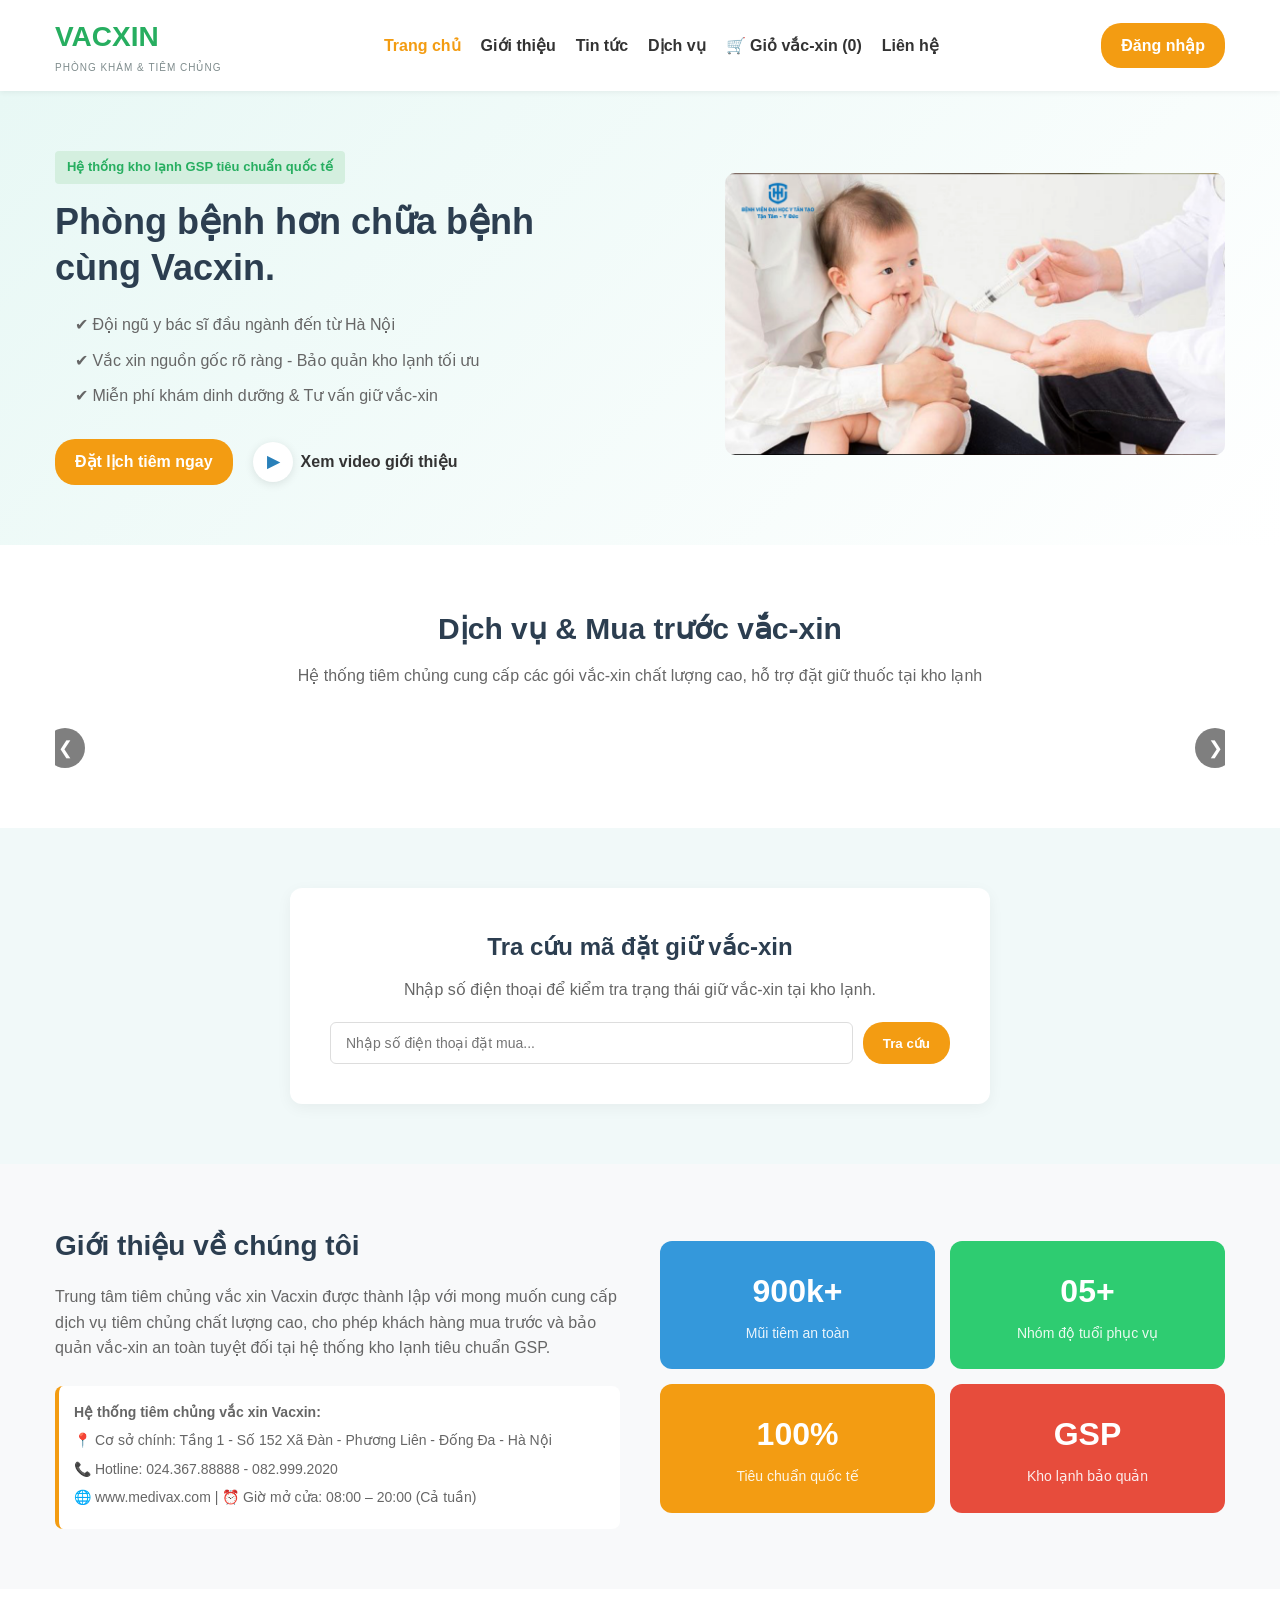
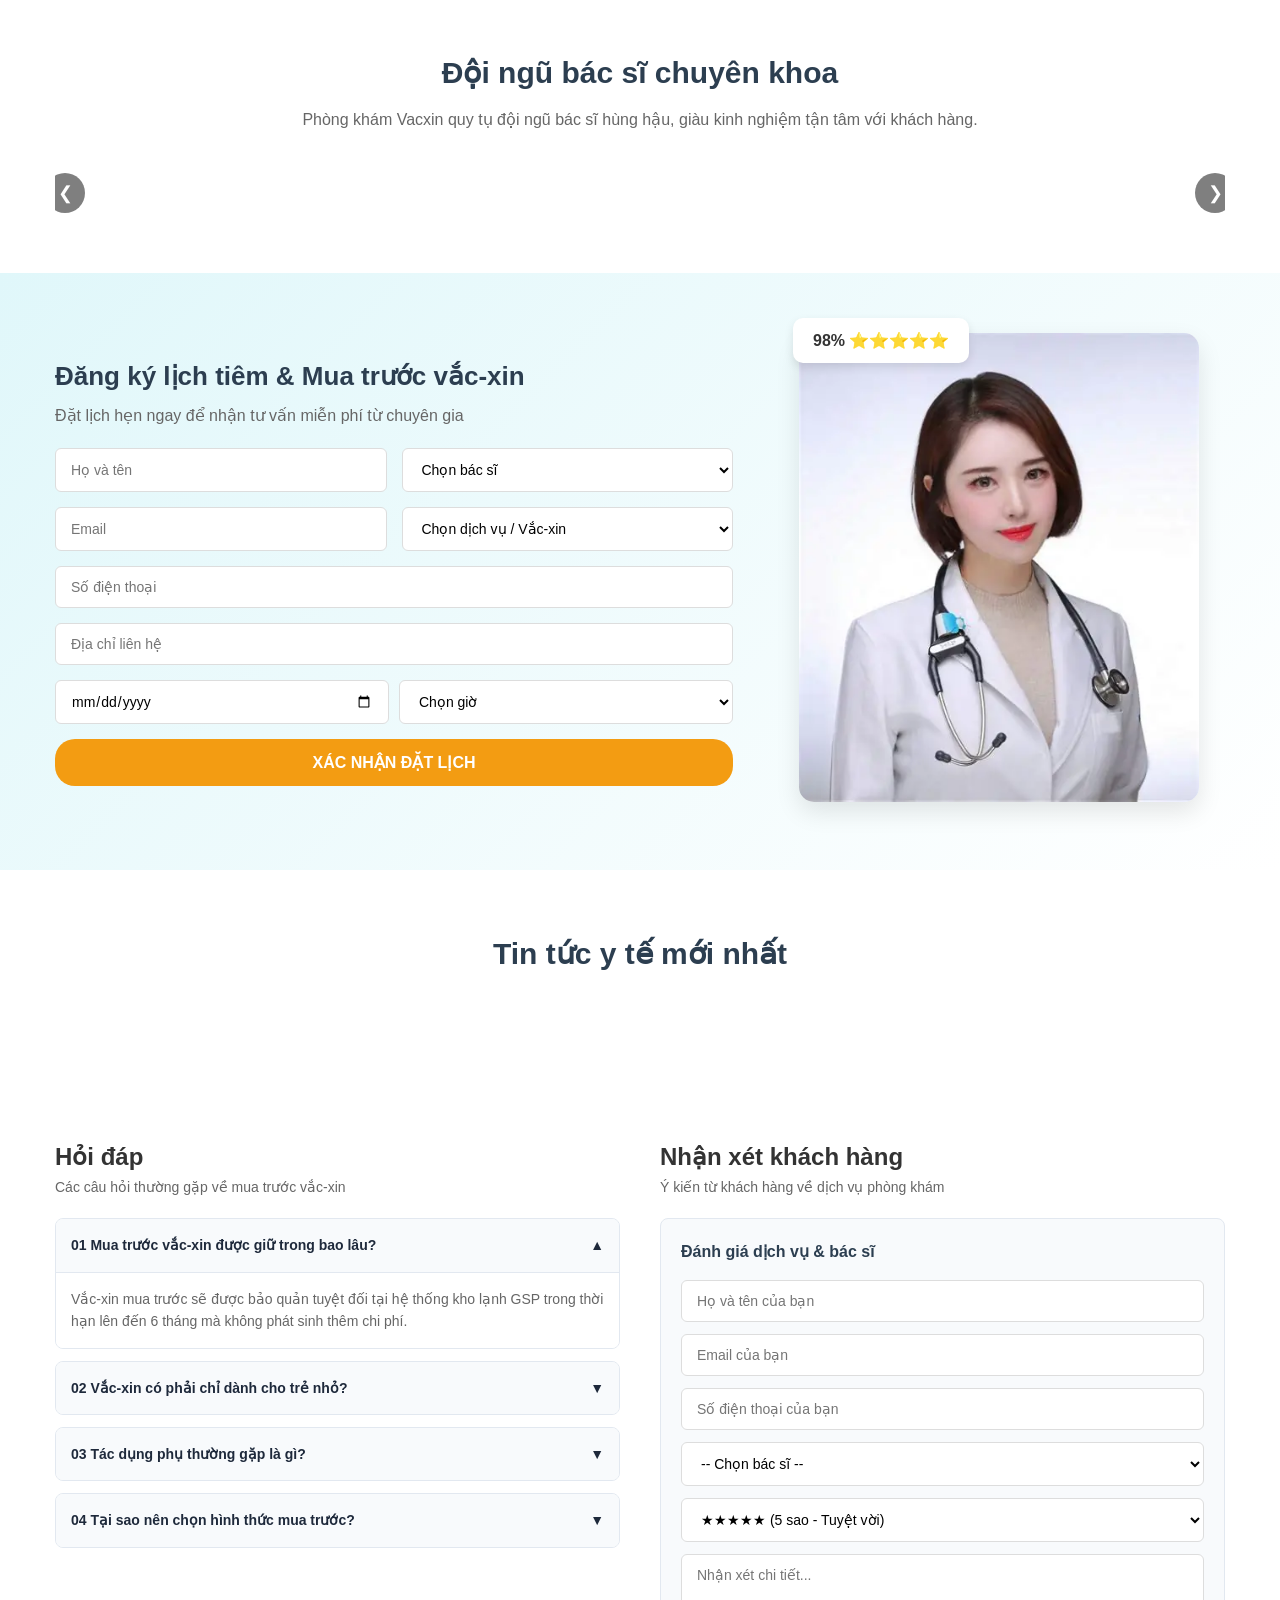
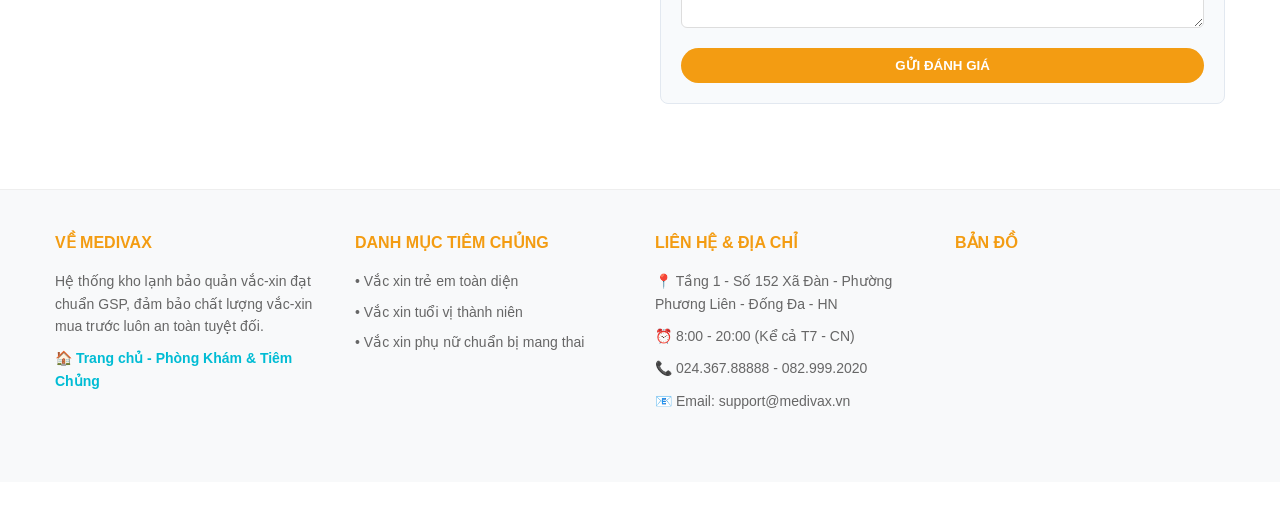
==== commit a0aa271a: "Update greeting from 'Hello' to 'Goodbye'" ====
--- a/index.html
+++ b/index.html
@@ -3,27 +3,16 @@
 <head>
   <meta charset="UTF-8">
   <meta name="viewport" content="width=device-width, initial-scale=1.0">
-  <title>Trang chủ - Phòng Khám & Tiêm Chủng Medivax</title>
+  <title>Trang chủ - Phòng Khám & Tiêm Chủng </title>
   <link rel="stylesheet" href="CSS/index.css?v=6">
 </head>
 <body>
 
-  <div class="top-bar">
-    <div class="container">
-      <div class="top-bar-info">
-        <span>📍 ĐỊA CHỈ: Tầng 1 - Số 152 Xã Đàn - Phường Phương Liên - Đống Đa - HN</span>
-        <span>⏰ MỞ CỬA: 8:00 - 20:00 (Kể cả T7 - CN)</span>
-      </div>
-      <div class="top-bar-contact">
-        <span>📞 HOTLINE: 024.367.88888 - 082.999.2020</span>
-      </div>
-    </div>
-  </div>
 
   <header class="main-header">
     <div class="container">
       <div class="logo">
-        <h1>MEDIVAX</h1>
+        <h1>VACXIN</h1>
         <span>PHÒNG KHÁM & TIÊM CHỦNG</span>
       </div>
       <nav class="nav-menu">
@@ -48,7 +37,7 @@
     <div class="container">
       <div class="hero-content">
         <span class="hero-badge">Hệ thống kho lạnh GSP tiêu chuẩn quốc tế</span>
-        <h2>Phòng bệnh hơn chữa bệnh cùng Medivax.</h2>
+        <h2>Phòng bệnh hơn chữa bệnh cùng Vacxin.</h2>
         <ul>
           <li>✔ Đội ngũ y bác sĩ đầu ngành đến từ Hà Nội</li>
           <li>✔ Vắc xin nguồn gốc rõ ràng - Bảo quản kho lạnh tối ưu</li>
@@ -63,7 +52,7 @@
         </div>
       </div>
       <div class="hero-image">
-        <img src="IMAGE/anh1.png" alt="Medivax Vaccine">
+        <img src="IMAGE/anh1.png" alt="Vacxin Vaccine">
       </div>
     </div>
   </section>
@@ -103,9 +92,9 @@
       <div class="about-grid">
         <div class="about-info">
           <h2>Giới thiệu về chúng tôi</h2>
-          <p>Trung tâm tiêm chủng vắc xin Medivax được thành lập với mong muốn cung cấp dịch vụ tiêm chủng chất lượng cao, cho phép khách hàng mua trước và bảo quản vắc-xin an toàn tuyệt đối tại hệ thống kho lạnh tiêu chuẩn GSP.</p>
+          <p>Trung tâm tiêm chủng vắc xin Vacxin được thành lập với mong muốn cung cấp dịch vụ tiêm chủng chất lượng cao, cho phép khách hàng mua trước và bảo quản vắc-xin an toàn tuyệt đối tại hệ thống kho lạnh tiêu chuẩn GSP.</p>
           <div class="branches-info">
-            <p><strong>Hệ thống tiêm chủng vắc xin Medivax:</strong></p>
+            <p><strong>Hệ thống tiêm chủng vắc xin Vacxin:</strong></p>
             <p>📍 Cơ sở chính: Tầng 1 - Số 152 Xã Đàn - Phương Liên - Đống Đa - Hà Nội</p>
             <p>📞 Hotline: 024.367.88888 - 082.999.2020</p>
             <p>🌐 www.medivax.com | ⏰ Giờ mở cửa: 08:00 – 20:00 (Cả tuần)</p>
@@ -137,7 +126,7 @@
     <div class="container">
       <div class="section-title">
         <h2>Đội ngũ bác sĩ chuyên khoa</h2>
-        <p>Phòng khám Medivax quy tụ đội ngũ bác sĩ hùng hậu, giàu kinh nghiệm tận tâm với khách hàng.</p>
+        <p>Phòng khám Vacxin quy tụ đội ngũ bác sĩ hùng hậu, giàu kinh nghiệm tận tâm với khách hàng.</p>
       </div>
       
       <div class="doctors-slider-container" style="position: relative; display: flex; align-items: center; overflow: hidden; padding: 20px 0;">
@@ -263,7 +252,9 @@
         <div class="footer-col">
           <h4>VỀ MEDIVAX</h4>
           <p>Hệ thống kho lạnh bảo quản vắc-xin đạt chuẩn GSP, đảm bảo chất lượng vắc-xin mua trước luôn an toàn tuyệt đối.</p>
-        </div>
+          <p style="margin-top: 10px;"><a href="https://trungtamtiemchung.kesug.com/index.html" style="color: #00bcd4; text-decoration: none; font-weight: bold;">🏠 Trang chủ - Phòng Khám & Tiêm Chủng</a></p>
+        </div>
+        
         <div class="footer-col">
           <h4>DANH MỤC TIÊM CHỦNG</h4>
           <ul>
@@ -272,11 +263,15 @@
             <li>• Vắc xin phụ nữ chuẩn bị mang thai</li>
           </ul>
         </div>
+        
         <div class="footer-col">
-          <h4>LIÊN HỆ</h4>
-          <p>Lịch làm việc: Thứ 2 – Chủ nhật</p>
-          <p>Giờ mở cửa: 8h00 – 20h00</p>
-        </div>
+          <h4>LIÊN HỆ & ĐỊA CHỈ</h4>
+          <p>📍 Tầng 1 - Số 152 Xã Đàn - Phường Phương Liên - Đống Đa - HN</p>
+          <p>⏰ 8:00 - 20:00 (Kể cả T7 - CN)</p>
+          <p>📞 024.367.88888 - 082.999.2020</p>
+          <p>📧 Email: support@medivax.vn</p>
+        </div>
+        
         <div class="footer-col">
           <h4>BẢN ĐỒ</h4>
           <div class="map-wrapper">
@@ -290,9 +285,7 @@
     </div>
   </footer>
 
-  <div class="bottom-notice">
-    Dữ liệu trên website demo là tham khảo.
-  </div>
+
 
   <div id="videoModal" style="display:none; position:fixed; z-index:9999; left:0; top:0; width:100%; height:100%; background-color:rgba(0,0,0,0.8); align-items:center; justify-content:center;">
     <div style="position:relative; width:90%; max-width:750px;">
@@ -803,4 +796,4 @@
     }
   </script>
 </body>
-</html>+</html>
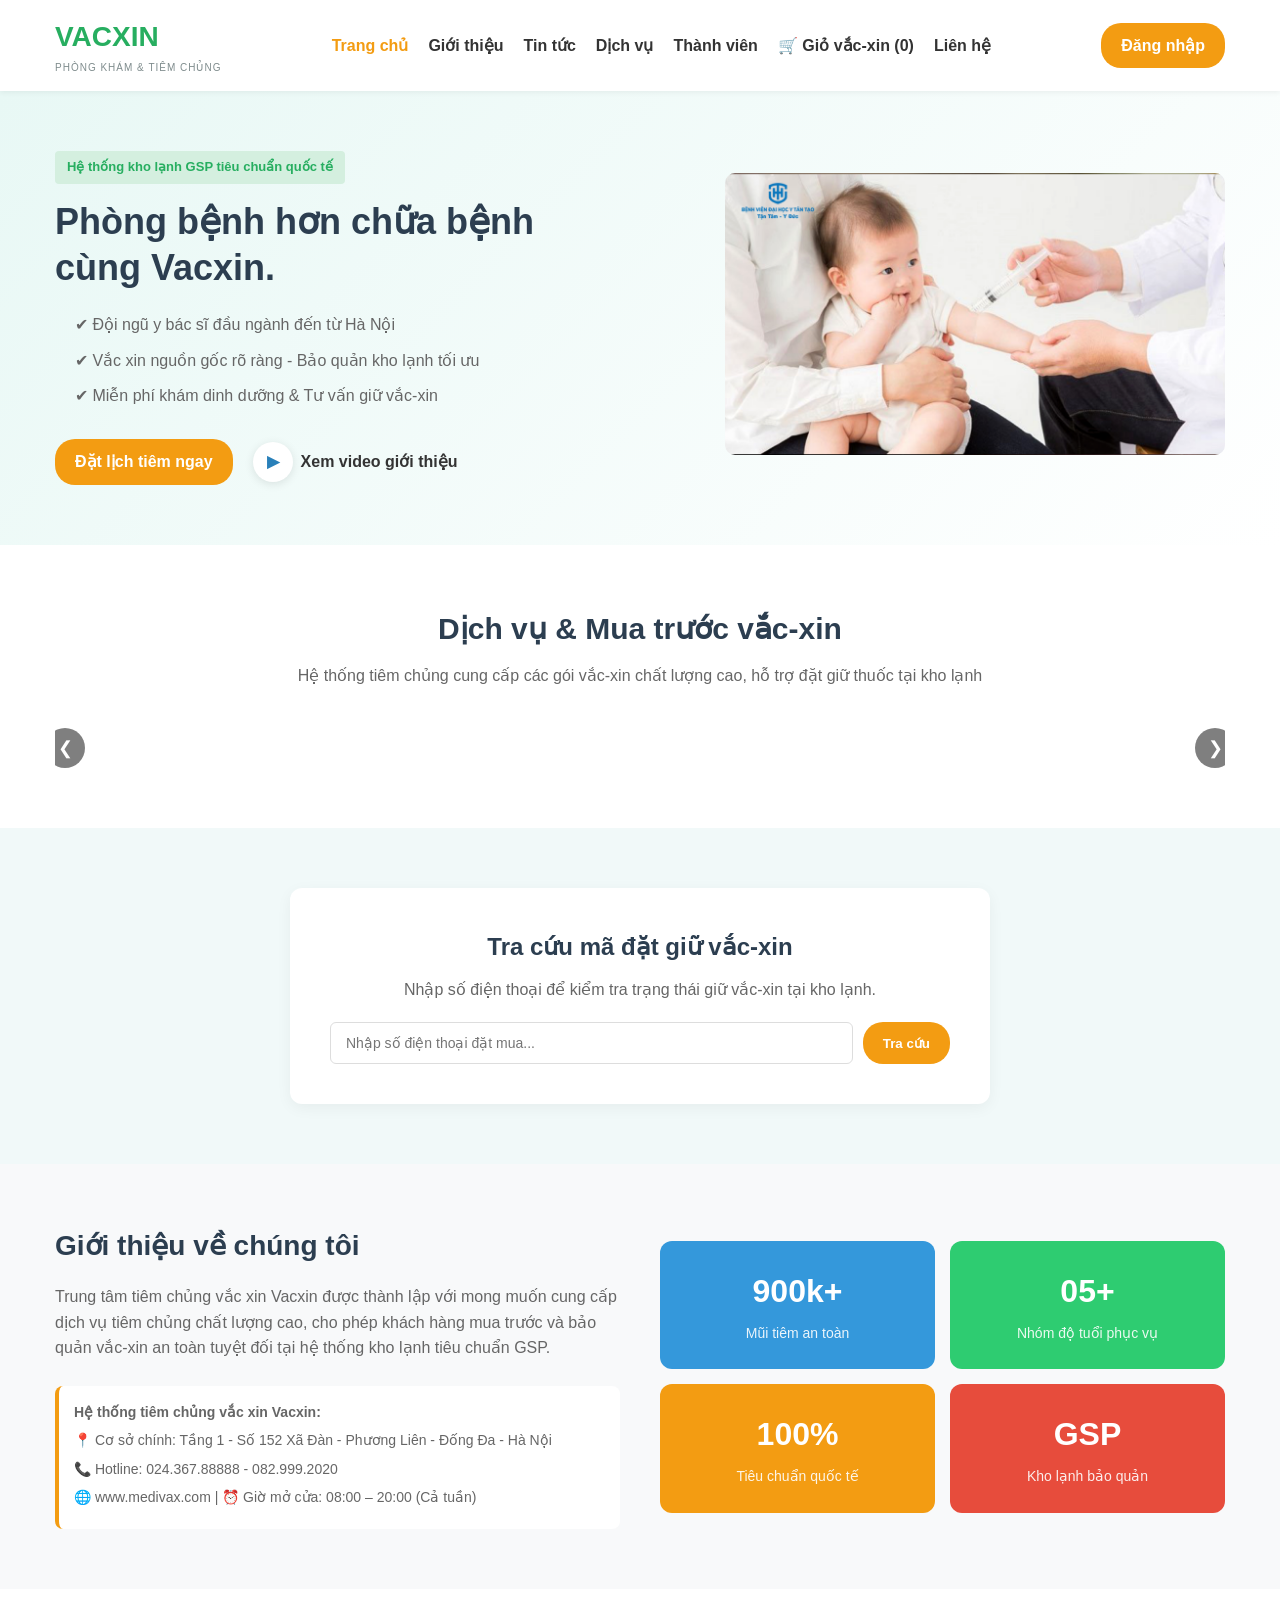
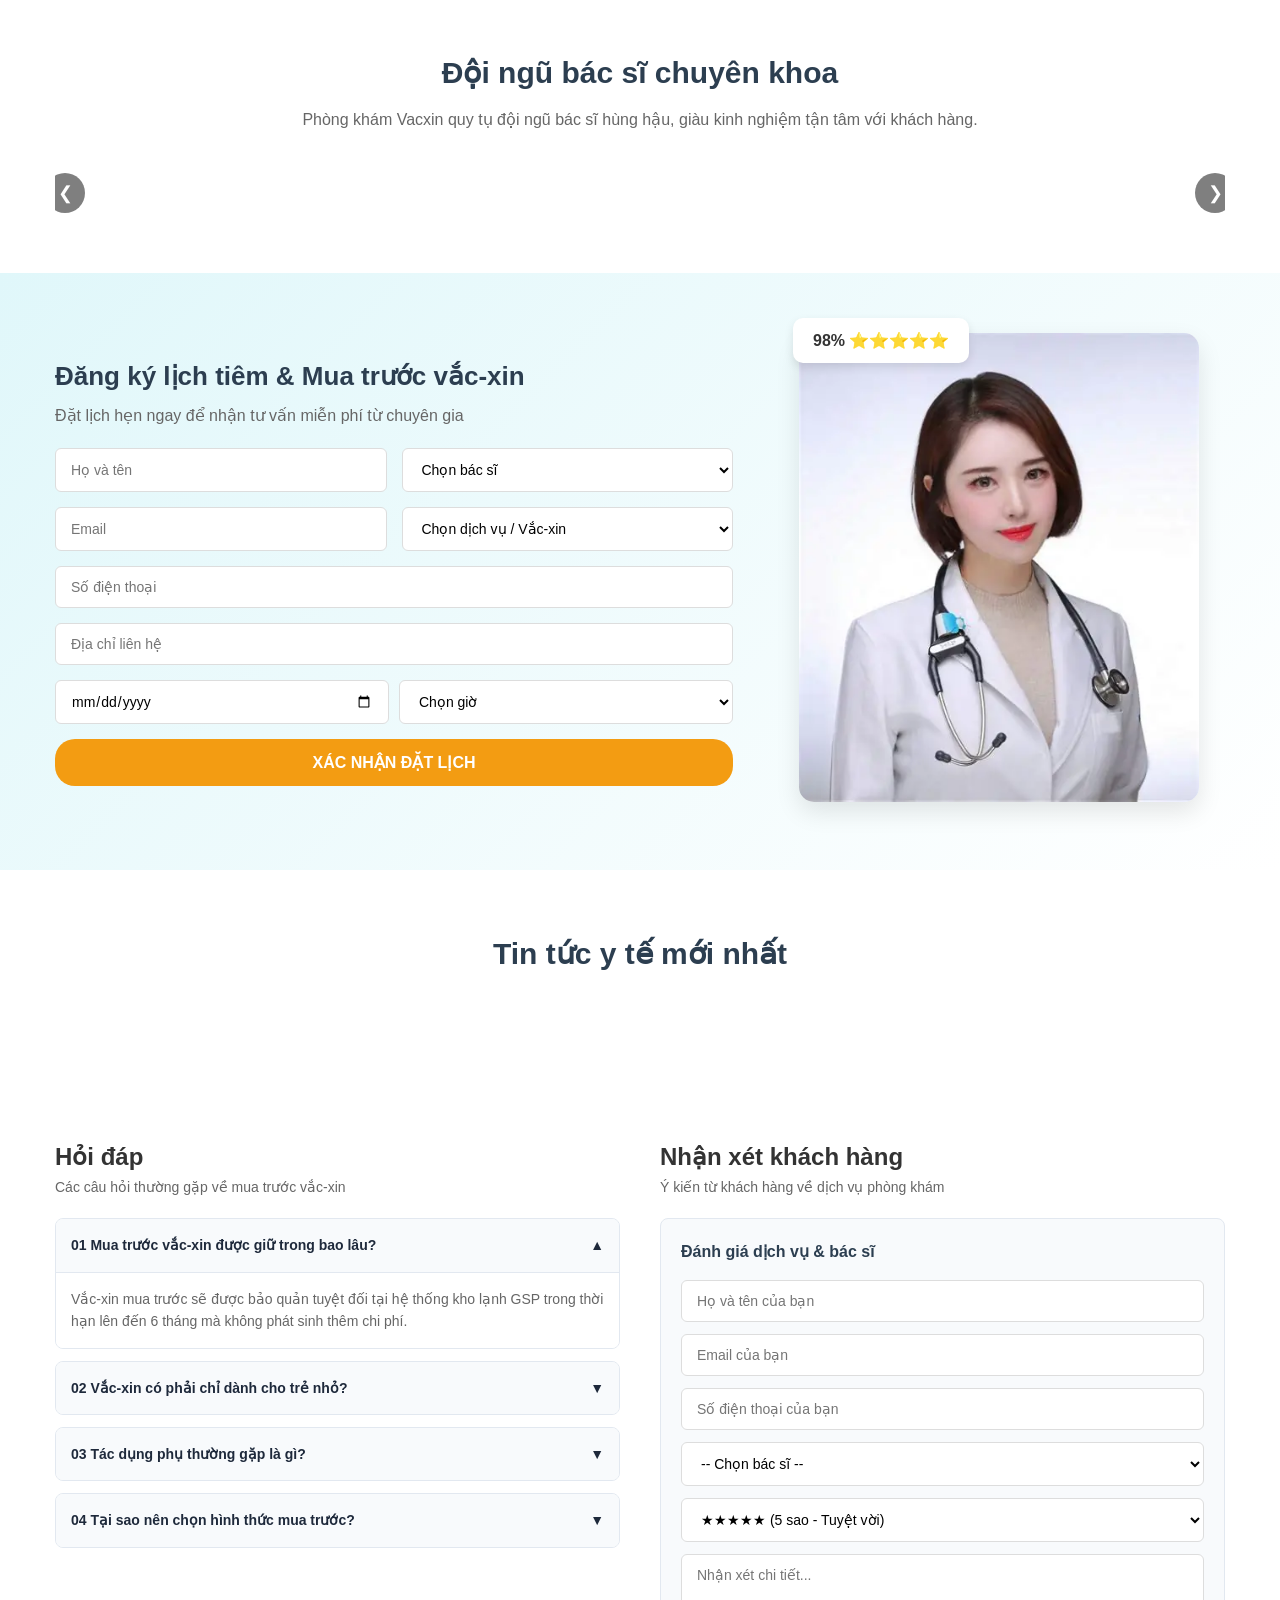
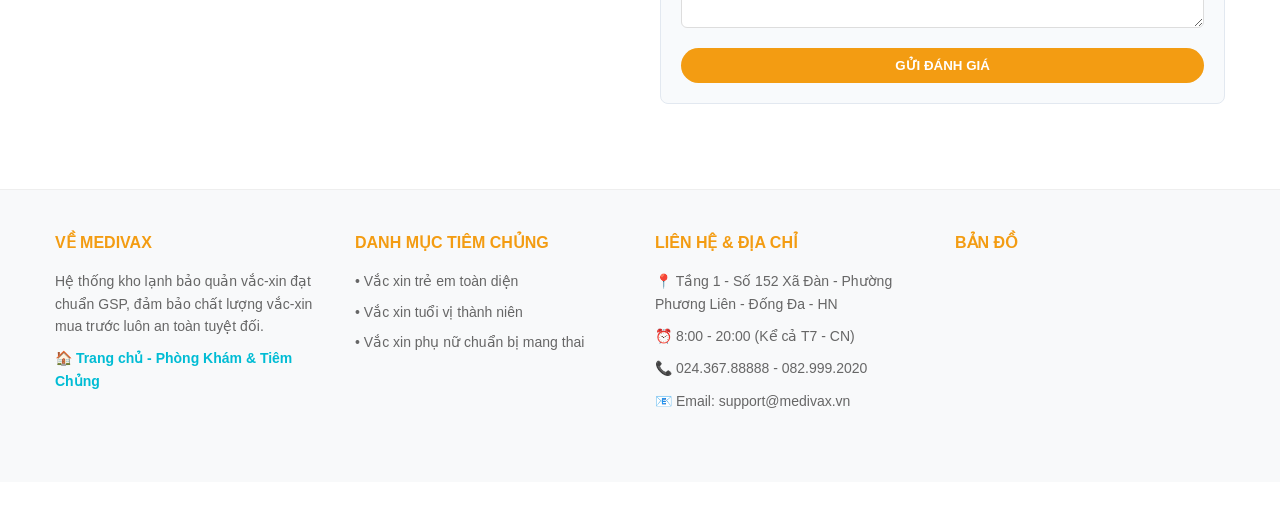
==== commit 958d5f4c: "Update index.html" ====
--- a/index.html
+++ b/index.html
@@ -21,6 +21,7 @@
           <li><a href="gioithieu.html">Giới thiệu</a></li>
           <li><a href="tintuc.html">Tin tức</a></li>
           <li><a href="dich-vu.html">Dịch vụ</a></li>
+          <li><a href="thanh-vien.html">Thành viên</a></li>
           <li><a href="cart.html" class="cart-link">🛒 Giỏ vắc-xin (<span id="cart-count">0</span>)</a></li>
           <li><a href="lien-he.html">Liên hệ</a></li>
         </ul>
